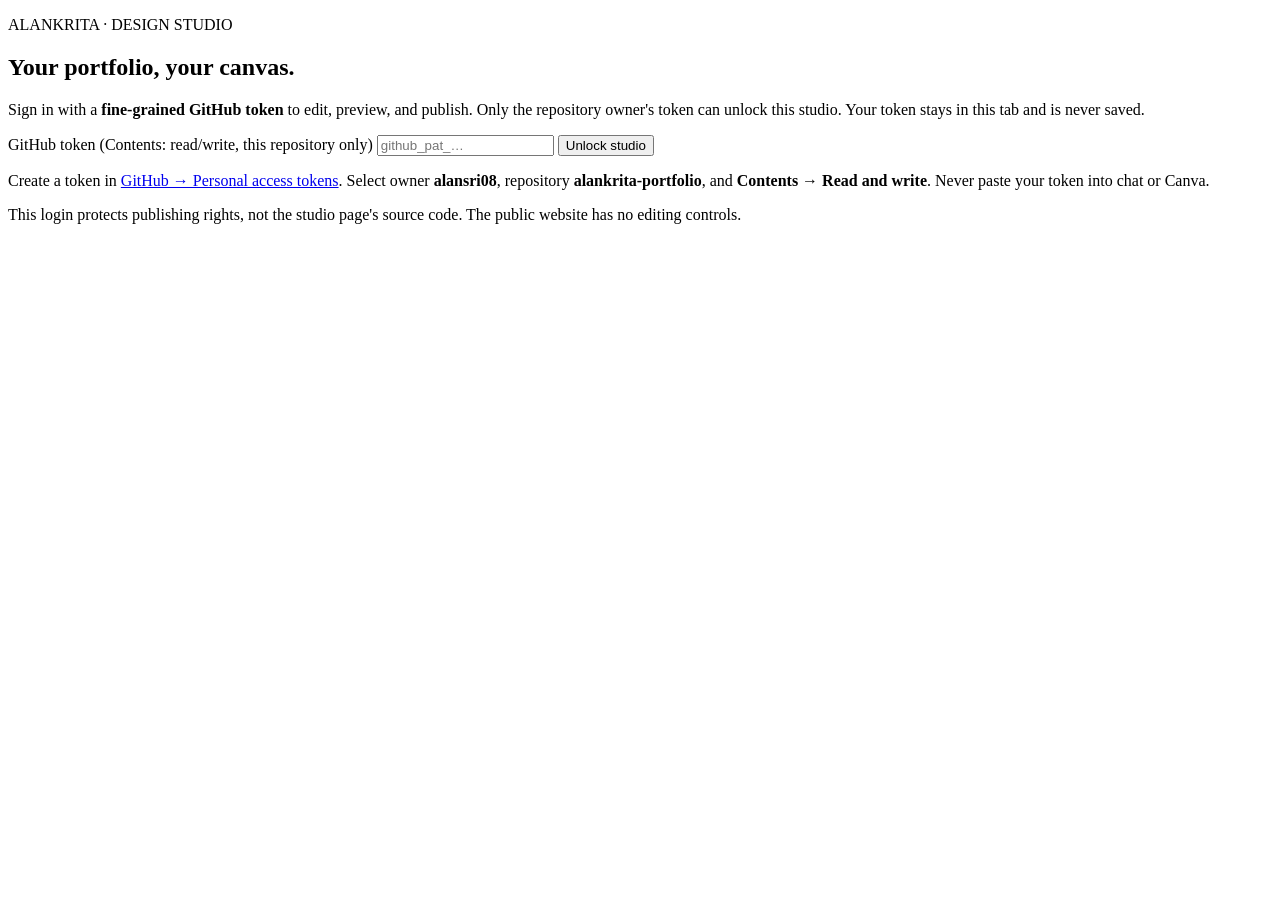
==== studio.html @ f9c42b8d "Build separate GitHub-authorized visual studio with Canva and content editing controls" ====
<!doctype html>
<html lang="en">
<head>
<meta charset="utf-8"><meta name="viewport" content="width=device-width,initial-scale=1">
<meta name="robots" content="noindex,nofollow"><meta name="referrer" content="no-referrer">
<title>Alankrita · Private Portfolio Studio</title>
<link rel="stylesheet" href="./studio.css">
</head>
<body>
<section id="gate" class="gate">
  <div class="login-card">
    <p class="eyebrow">ALANKRITA · DESIGN STUDIO</p>
    <h1>Your portfolio, your canvas.</h1>
    <p>Sign in with a <strong>fine-grained GitHub token</strong> to edit, preview, and publish. Only the repository owner's token can unlock this studio. Your token stays in this tab and is never saved.</p>
    <label for="token">GitHub token (Contents: read/write, this repository only)</label>
    <input id="token" type="password" autocomplete="off" spellcheck="false" placeholder="github_pat_…">
    <button id="connect" class="primary">Unlock studio</button>
    <p class="error" id="gate-error" role="alert"></p>
    <p class="fine">Create a token in <a href="https://github.com/settings/personal-access-tokens/new" target="_blank" rel="noopener noreferrer">GitHub → Personal access tokens</a>. Select owner <b>alansri08</b>, repository <b>alankrita-portfolio</b>, and <b>Contents → Read and write</b>. Never paste your token into chat or Canva.</p>
    <p class="fine">This login protects publishing rights, not the studio page's source code. The public website has no editing controls.</p>
  </div>
</section>
<div id="app" hidden>
<header class="appbar">
  <div class="brand"><b>Alankrita<span>.</span></b><small>VISUAL STUDIO</small></div>
  <div class="app-actions">
    <span class="pill" id="status">Connected</span>
    <button id="undo" title="Undo (Ctrl/Cmd+Z)">↶ Undo</button>
    <button id="redo" title="Redo (Ctrl/Cmd+Shift+Z)">↷ Redo</button>
    <button id="save-draft">Save draft</button>
    <button id="restore">Reload published</button>
    <button id="publish" class="primary">Publish to website ↗</button>
    <button id="logout" title="Forget access token">Lock</button>
  </div>
</header>
<div class="workspace">
  <aside class="sidebar left">
    <div class="tabs"><button class="tab active" data-tab="add">Add</button><button class="tab" data-tab="content">Content</button><button class="tab" data-tab="layers">Layers</button></div>
    <section class="tabview" id="tab-add">
      <h2>Add anything</h2>
      <p class="muted">Drag and resize it anywhere. Use the right panel for precise styling.</p>
      <div class="insert-grid">
        <button id="add-text"><span>✎</span>Text</button>
        <button id="add-shape"><span>▧</span>Shape</button>
        <button id="add-image"><span>▧</span>Image / graphic</button>
        <button id="add-canva"><span>◈</span>Live Canva embed</button>
      </div>
      <input id="upload" type="file" accept="image/png,image/jpeg,image/webp,image/gif,image/svg+xml" hidden>
      <div class="help">
        <b>Canva workflow</b>
        <p>Create or revise a design in Canva, export as PNG/WebP/SVG, then add it here as an image. Press Publish to include it in your live portfolio.</p>
        <p>Alternatively, add a <em>live Canva embed</em> for automatic Canva updates. Live embeds bypass review and GitHub rollback.</p>
        <a href="https://www.canva.com/" target="_blank" rel="noopener noreferrer">Open Canva ↗</a>
      </div>
      <div class="help"><b>Keyboard shortcuts</b><p>Drag to move · Corner handle to resize · Delete to remove · Ctrl/Cmd+D to duplicate · Arrow keys to nudge · Ctrl/Cmd+Z to undo</p></div>
    </section>
    <section class="tabview" id="tab-content" hidden>
      <h2>Edit website copy</h2>
      <label for="content-key">Section</label>
      <select id="content-key">
        <option value="intro">Homepage introduction</option>
        <option value="story">My story</option>
        <option value="how">How I work</option>
        <option value="about">About me</option>
        <option value="email">Email</option>
        <option value="linkedin">LinkedIn URL</option>
        <option value="github">GitHub URL</option>
        <option value="storyVideo">Story video</option>
        <option value="projects.0.title">Project 1 — title</option>
        <option value="projects.0.metric">Project 1 — main result</option>
        <option value="projects.0.desc">Project 1 — description</option>
        <option value="projects.0.link">Project 1 — URL</option>
        <option value="projects.1.title">Project 2 — title</option>
        <option value="projects.1.metric">Project 2 — main result</option>
        <option value="projects.1.desc">Project 2 — description</option>
        <option value="projects.1.link">Project 2 — URL</option>
        <option value="projects.2.title">Project 3 — title</option>
        <option value="projects.2.metric">Project 3 — main result</option>
        <option value="projects.2.desc">Project 3 — description</option>
        <option value="projects.2.link">Project 3 — URL</option>
      </select>
      <label for="content-value">Text or URL</label>
      <textarea id="content-value" rows="8"></textarea>
      <p class="muted">These edits are saved with your visual layout when you publish. For bulk editing and adding projects, use <a href="https://app.pagescms.org/" target="_blank" rel="noopener noreferrer">Pages CMS ↗</a>.</p>
    </section>
    <section class="tabview" id="tab-layers" hidden>
      <h2>Your layers</h2><p class="muted">Select an item to customize or duplicate it.</p><div id="layers-list"></div>
    </section>
  </aside>
  <main class="canvas-panel">
    <div class="canvas-toolbar">
      <div class="device-toggle"><button id="desktop" class="active">Desktop</button><button id="mobile">Mobile</button></div>
      <span class="muted" id="canvas-note">Select anything on the page to move or resize it.</span>
      <div class="zoom-note">Click a text item to style it; use Content to edit website copy.</div>
    </div>
    <div id="stage-scroller">
      <div id="frame-wrap">
        <iframe id="site-frame" title="Live portfolio draft preview" src="./index.html?studio-preview=1"></iframe>
        <div id="selection" hidden><span class="resize-handle" id="resize-handle" title="Drag to resize"></span><div id="selection-label"></div></div>
      </div>
    </div>
  </main>
  <aside class="sidebar right">
    <h2>Inspector</h2><p id="inspector-empty" class="muted">Select text, a graphic, an image, a section, or a card in the preview.</p>
    <div id="inspector" hidden>
      <div class="sel-title"><strong id="selected-name">Item</strong><div><button id="duplicate" title="Duplicate item">Duplicate</button><button id="remove" title="Delete/reset item">Remove</button></div></div>
      <div id="item-properties">
        <label class="prop-row" data-prop="text">Text<textarea data-key="text" rows="3"></textarea></label>
        <label class="prop-row" data-prop="src">Image or Canva URL<input data-key="src" type="url" placeholder="https://"></label>
        <label class="prop-row" data-prop="editUrl">Canva design edit URL<input data-key="editUrl" type="url" placeholder="https://www.canva.com/design/…"></label>
        <label class="prop-row" data-prop="alt">Image description<input data-key="alt" type="text"></label>
        <label class="prop-row" data-prop="href">Link when clicked<input data-key="href" type="url" placeholder="https://"></label>
        <div class="two-col">
          <label>X (%)<input data-key="x" type="number" step=".1"></label><label>Y (%)<input data-key="y" type="number" step=".1"></label>
          <label>Width (%)<input data-key="w" type="number" min=".5" step=".1"></label><label>Height (%)<input data-key="h" type="number" min=".5" step=".1"></label>
        </div>
      </div>
      <div id="native-properties" hidden>
        <p class="muted">Repositioning this existing element is saved separately from the default layout.</p>
        <div class="two-col">
          <label>Move X (px)<input data-key="dx" type="number" step="1"></label><label>Move Y (px)<input data-key="dy" type="number" step="1"></label>
          <label>Width (px)<input data-key="w" type="number" min="0" step="1"></label><label>Height (px)<input data-key="h" type="number" min="0" step="1"></label>
        </div>
      </div>
      <h3>Appearance</h3>
      <div class="two-col">
        <label>Font size (px)<input data-key="fontSize" type="number" min="0" max="300"></label>
        <label>Rotation (°)<input data-key="rotate" type="number" min="-360" max="360"></label>
        <label>Text color<input data-key="color" type="color" value="#203e31"></label>
        <label>Background<input data-key="bg" type="color" value="#ffffff"></label>
        <label>Opacity (0–1)<input data-key="opacity" type="number" step=".1" min="0" max="1"></label>
        <label>Corner radius (px)<input data-key="radius" type="number" min="0" max="300"></label>
      </div>
      <label class="prop-row" data-prop="fontFamily">Font family<input data-key="fontFamily" type="text" placeholder="Space Grotesk"></label>
      <label class="prop-row" data-prop="align">Text alignment<select data-key="align"><option value="left">Left</option><option value="center">Center</option><option value="right">Right</option></select></label>
      <div class="help"><b>Responsive layouts</b><p>Desktop and mobile positions are independent. Choose Mobile above to place elements for phones.</p></div>
    </div>
  </aside>
</div>
<div id="toast" role="status" aria-live="polite"></div>
</div>
<script src="./studio.js"></script>
</body>
</html>
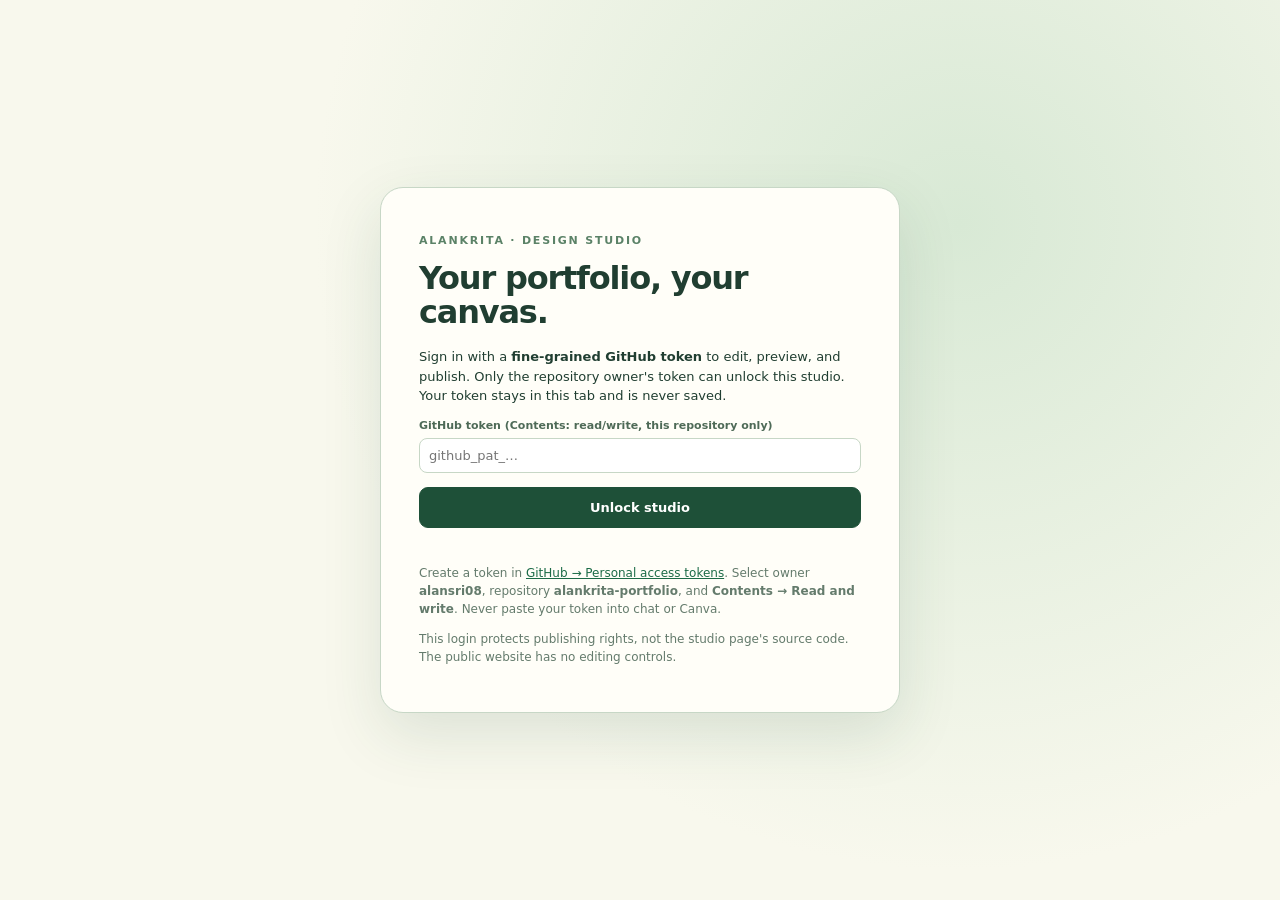
==== commit 1a258d94: "Add published-version restore and direct text editor for native page elements" ====
--- a/studio.html
+++ b/studio.html
@@ -29,6 +29,7 @@
     <button id="redo" title="Redo (Ctrl/Cmd+Shift+Z)">↷ Redo</button>
     <button id="save-draft">Save draft</button>
     <button id="restore">Reload published</button>
+    <button id="history" title="Select an older GitHub version for preview and republication">Version history</button>
     <button id="publish" class="primary">Publish to website ↗</button>
     <button id="logout" title="Forget access token">Lock</button>
   </div>
@@ -116,7 +117,8 @@
         </div>
       </div>
       <div id="native-properties" hidden>
-        <p class="muted">Repositioning this existing element is saved separately from the default layout.</p>
+        <p class="muted">Move and resize this website element. Text edits here override the original words.</p>
+        <label id="native-text-row">Edit selected text<textarea id="native-text" rows="3" placeholder="Select a single text element"></textarea></label>
         <div class="two-col">
           <label>Move X (px)<input data-key="dx" type="number" step="1"></label><label>Move Y (px)<input data-key="dy" type="number" step="1"></label>
           <label>Width (px)<input data-key="w" type="number" min="0" step="1"></label><label>Height (px)<input data-key="h" type="number" min="0" step="1"></label>
--- a/studio.css
+++ b/studio.css
@@ -0,0 +1,9 @@
+:root{--green:#1e5038;--ink:#203e31;--beige:#f8f8ed;--soft:#e7eee1;--line:#c7d7c6;--white:#fffef8}
+*{box-sizing:border-box}body{margin:0;color:var(--ink);background:var(--beige);font-family:Inter,"DM Sans",system-ui,Arial,sans-serif;font-size:13px}button,input,textarea,select{font:inherit}button{cursor:pointer;border:1px solid var(--line);border-radius:9px;background:#fff;padding:9px 12px;color:var(--ink);font-weight:650;transition:background .15s}button:hover{background:#edf4e8}button:disabled{opacity:.45;cursor:wait}button.primary{background:var(--green);color:white;border-color:var(--green)}button.primary:hover{background:#123c29}a{color:#1c6b47}p{line-height:1.5}.muted,.fine{color:#647b6c;font-size:12px;line-height:1.5}h1{font-size:32px;line-height:1.07;letter-spacing:-1.2px;margin:10px 0 18px}h2{font-size:15px;margin:8px 0 10px}h3{font-size:12px;margin:22px 0 10px;color:#53705b;text-transform:uppercase;letter-spacing:1px}label{display:block;font-size:11px;font-weight:750;margin:12px 0 6px;color:#4e6a57}input,textarea,select{display:block;width:100%;border:1px solid var(--line);border-radius:8px;background:#fff;padding:9px;color:var(--ink);outline-color:#71ac80}textarea{resize:vertical;min-height:44px}input[type=color]{height:37px;padding:3px}
+.gate{min-height:100dvh;display:grid;place-items:center;padding:24px;background:radial-gradient(circle at 75% 25%,#d8e9d5,#f8f8ed 55%)}.login-card{background:var(--white);width:min(100%,520px);padding:34px 38px;border:1px solid var(--line);border-radius:23px;box-shadow:0 22px 60px #224e3920}.eyebrow{font-size:11px;letter-spacing:1.8px;font-weight:850;color:#5b8267}.login-card p{max-width:460px}.login-card #connect{width:100%;margin-top:14px;padding:12px}.error{color:#a82c2c;min-height:1em;font-size:12px}
+#app{height:100dvh;display:flex;flex-direction:column}#app[hidden],.gate[hidden],.tabview[hidden],#inspector[hidden],#native-properties[hidden],#item-properties[hidden],#selection[hidden]{display:none!important}
+.appbar{flex:0 0 auto;min-height:65px;background:#fffef7;border-bottom:1px solid var(--line);display:flex;justify-content:space-between;align-items:center;padding:10px 17px;gap:12px}.brand{display:flex;flex-direction:column;gap:3px;min-width:130px}.brand b{font-size:20px;letter-spacing:-.6px}.brand b span{color:#4a9564}.brand small{font-size:9px;letter-spacing:2px;color:#779082;font-weight:850}.app-actions{display:flex;align-items:center;justify-content:flex-end;gap:7px;flex-wrap:wrap}.app-actions button{padding:8px 10px;font-size:11px}.pill{border:1px solid #b0d3b8;background:#e8f5e8;color:#256443;border-radius:99px;padding:7px 9px;font-size:11px;font-weight:750}.workspace{min-height:0;flex:1;display:grid;grid-template-columns:265px minmax(0,1fr) 264px;overflow:hidden}.sidebar{background:#fffef8;padding:15px 14px;overflow-y:auto;min-height:0}.sidebar.left{border-right:1px solid var(--line)}.sidebar.right{border-left:1px solid var(--line)}.tabs{display:flex;gap:5px;border-bottom:1px solid var(--line);padding-bottom:10px;margin-bottom:14px}.tab{flex:1;background:transparent;border:0;font-size:12px;padding:9px 4px}.tab.active{background:#dbe9d9;color:#1e5838}.insert-grid{display:grid;grid-template-columns:1fr 1fr;gap:9px;margin-top:16px}.insert-grid button{min-height:86px;display:flex;flex-direction:column;align-items:center;justify-content:center;gap:11px;font-size:11px}.insert-grid button span{font-size:24px;font-weight:400;color:#397c50}.help{border:1px solid #d6e2d5;border-radius:12px;background:#f4f7ef;margin-top:19px;padding:12px}.help b{font-size:12px}.help p{font-size:11px;color:#5e7565;margin:8px 0}.help a{font-size:11px}.canvas-panel{background:#e3e9dd;min-width:0;min-height:0;display:flex;flex-direction:column}.canvas-toolbar{display:flex;align-items:center;gap:12px;padding:10px 13px;border-bottom:1px solid #c7d3c6;background:#f4f6ef;min-height:51px}.device-toggle{display:flex;background:#e3ecdf;border:1px solid #c4d5c3;border-radius:10px;padding:3px;gap:2px}.device-toggle button{border:0;background:transparent;padding:6px 12px;font-size:11px}.device-toggle button.active{background:white;box-shadow:0 1px 3px #0002}.zoom-note{margin-left:auto;font-size:10px;color:#779084;max-width:180px}#stage-scroller{flex:1;overflow:auto;padding:28px;display:flex;justify-content:center;align-items:flex-start}#frame-wrap{position:relative;width:min(100%,1160px);height:max(610px,calc(100% - 12px));background:#fff;box-shadow:0 16px 55px #1a392527;border-radius:12px;overflow:hidden;border:1px solid #ced7cc;flex-shrink:0}#frame-wrap.mobile{width:390px;height:780px;max-width:none;border:8px solid #25332c;border-radius:27px}#site-frame{width:100%;height:100%;border:0;background:white;display:block}
+#selection{position:absolute;z-index:999;pointer-events:none;outline:2px solid #0b8463;box-shadow:0 0 0 1px #fff8;border-radius:2px}#selection-label{position:absolute;bottom:calc(100% + 2px);left:-2px;background:#0b8463;color:#fff;font-size:10px;line-height:16px;padding:0 6px;white-space:nowrap;max-width:190px;overflow:hidden;text-overflow:ellipsis}.resize-handle{display:block;position:absolute;right:-7px;bottom:-7px;border:2px solid white;background:#0b8463;width:15px;height:15px;border-radius:2px;pointer-events:auto;cursor:nwse-resize}
+.sel-title{display:flex;align-items:flex-start;justify-content:space-between;gap:4px;border-bottom:1px solid var(--line);padding-bottom:12px}.sel-title strong{font-size:11px}.sel-title button{font-size:10px;padding:5px}.two-col{display:grid;grid-template-columns:1fr 1fr;gap:4px 10px}.two-col input{min-width:0}.prop-row{margin-top:12px}#layers-list{display:flex;flex-direction:column;gap:6px;margin-top:10px}#layers-list button{text-align:left;overflow:hidden;text-overflow:ellipsis;white-space:nowrap}.is-selected{border-color:#38a174!important;background:#e5f5e8!important}#toast{display:none;position:fixed;z-index:2000;bottom:16px;left:50%;transform:translateX(-50%);padding:12px 17px;background:#183d2c;color:white;border-radius:9px;max-width:min(600px,90vw);box-shadow:0 5px 24px #0004;line-height:1.35}#toast.visible{display:block}#toast.error{background:#922b2b}
+@media(max-width:1050px){.workspace{grid-template-columns:210px minmax(0,1fr) 216px}.appbar{align-items:flex-start}.app-actions{justify-content:flex-start}.zoom-note{display:none}#stage-scroller{padding:14px}}
+@media(max-width:760px){#app{height:auto;min-height:100dvh}.appbar{flex-wrap:wrap}.workspace{display:flex;flex-direction:column;overflow:visible}.sidebar{overflow:visible;min-height:auto;border:0!important}.sidebar.left{order:1}.canvas-panel{order:2;min-height:550px}#stage-scroller{min-height:490px;align-items:flex-start}.sidebar.right{order:3}.canvas-toolbar .muted{display:none}#frame-wrap{height:600px;min-width:600px}#frame-wrap.mobile{min-width:0;width:390px;max-width:100%;height:760px}}
